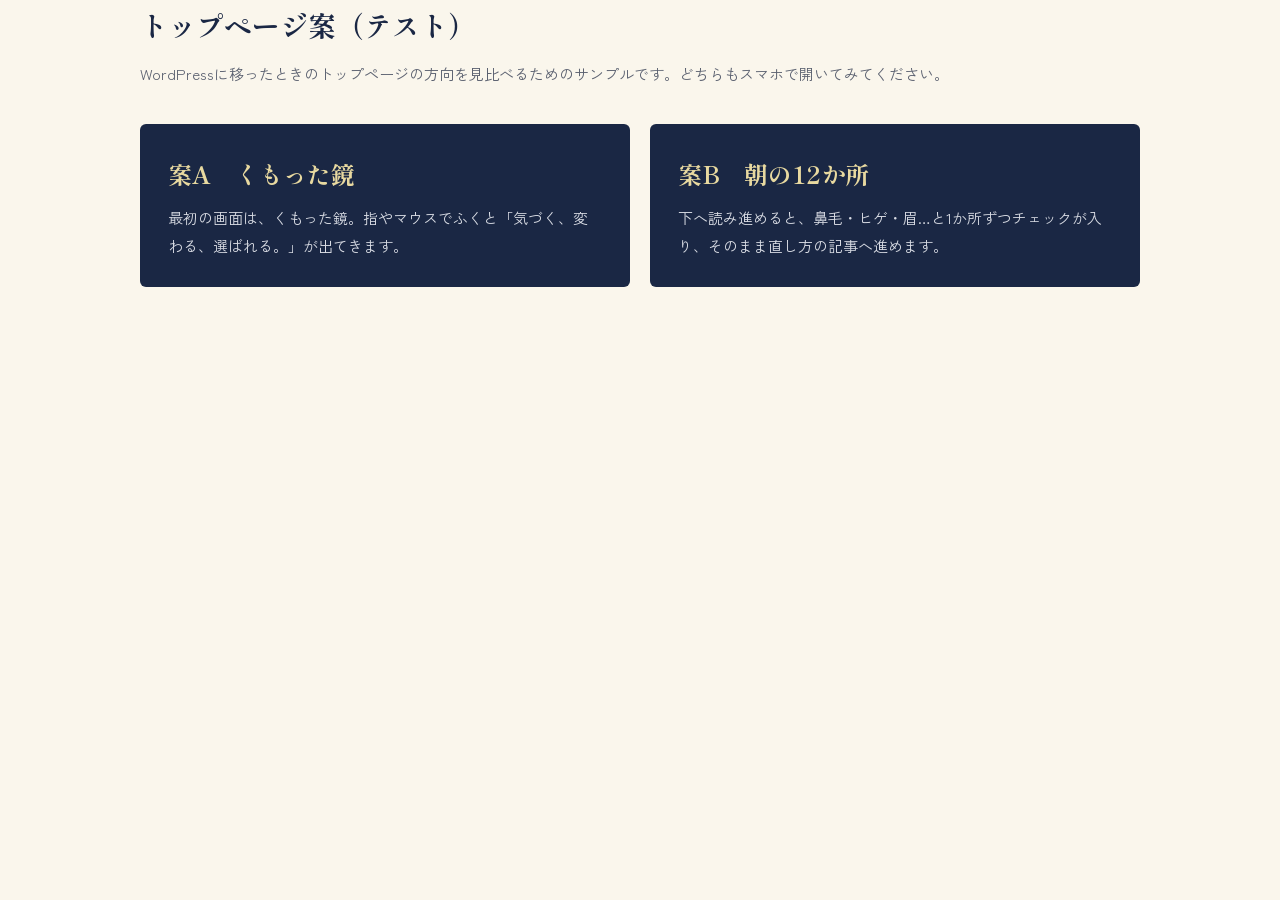
==== index.html @ 4afc5bc2 "トップページ案A・Bのサンプル" ====
<!doctype html>
<html lang="ja">
<head>
<meta charset="utf-8">
<meta name="viewport" content="width=device-width,initial-scale=1">
<meta name="robots" content="noindex,nofollow">
<title>イケオジ計画｜トップページ案</title>
<link href="https://fonts.googleapis.com/css2?family=Shippori+Mincho+B1:wght@700;800&family=Zen+Kaku+Gothic+New:wght@400;700&display=swap" rel="stylesheet">
<link rel="stylesheet" href="shared.css">
<style>
main{padding:56px 0}
h1{font-family:"Shippori Mincho B1",serif;color:var(--navy);font-size:28px;margin:0 0 8px}
.opts{display:grid;gap:20px;grid-template-columns:1fr;margin-top:32px}
@media(min-width:760px){.opts{grid-template-columns:1fr 1fr}}
.opts a{display:block;text-decoration:none;background:var(--navy);color:#fff;border-radius:6px;padding:28px}
.opts a b{font-family:"Shippori Mincho B1",serif;font-size:24px;color:var(--gold-soft);display:block;margin-bottom:8px}
.opts a p{margin:0;color:#d9dce4;font-size:15px}
.opts a:hover{outline:2px solid var(--gold)}
</style>
</head>
<body>
<main class="wrap">
  <h1>トップページ案（テスト）</h1>
  <p class="lead-s">WordPressに移ったときのトップページの方向を見比べるためのサンプルです。どちらもスマホで開いてみてください。</p>
  <div class="opts">
    <a href="a/"><b>案A　くもった鏡</b><p>最初の画面は、くもった鏡。指やマウスでふくと「気づく、変わる、選ばれる。」が出てきます。</p></a>
    <a href="b/"><b>案B　朝の12か所</b><p>下へ読み進めると、鼻毛・ヒゲ・眉…と1か所ずつチェックが入り、そのまま直し方の記事へ進めます。</p></a>
  </div>
</main>
</body>
</html>
---- shared.css ----
:root{
  --navy:#1a2744;
  --navy-deep:#121c33;
  --gold:#b8923a;
  --gold-soft:#e8d9a0;
  --ivory:#faf6ec;
  --ink:#1f2430;
  --muted:#5b6170;
  --line:#e2d8bf;
}
*{box-sizing:border-box}
html{-webkit-text-size-adjust:100%}
body{margin:0;background:var(--ivory);color:var(--ink);font-family:"Zen Kaku Gothic New",sans-serif;font-size:16px;line-height:1.85}
a{color:inherit}
a:focus-visible,button:focus-visible{outline:3px solid var(--gold);outline-offset:3px}
.wrap{max-width:1040px;margin:0 auto;padding:0 20px}
.mincho{font-family:"Shippori Mincho B1",serif}

/* 下半分：共通の記事導線 */
.stages{padding:72px 0 24px}
.stages h2,.picks h2,.about h2{font-family:"Shippori Mincho B1",serif;font-weight:700;font-size:26px;line-height:1.4;margin:0 0 8px;color:var(--navy)}
.lead-s{margin:0 0 36px;color:var(--muted);font-size:15px}
.stage-grid{display:grid;grid-template-columns:1fr;gap:40px}
@media(min-width:820px){.stage-grid{grid-template-columns:repeat(3,1fr);gap:32px}}
.stage h3{display:flex;align-items:baseline;gap:12px;margin:0 0 4px;font-family:"Shippori Mincho B1",serif;font-size:28px;color:var(--navy);font-weight:800}
.stage h3 span{font-size:15px;color:var(--gold);font-family:"Zen Kaku Gothic New",sans-serif;font-weight:700}
.stage>p{margin:0 0 14px;font-size:14px;color:var(--muted)}
.stage ul{list-style:none;margin:0;padding:0;border-top:1px solid var(--line)}
.stage li{border-bottom:1px solid var(--line)}
.stage li a{display:block;padding:12px 2px;text-decoration:none;font-size:15px;line-height:1.6}
.stage li a:hover{color:var(--gold)}

.picks{padding:56px 0}
.pick-list{display:grid;gap:16px;grid-template-columns:1fr}
@media(min-width:820px){.pick-list{grid-template-columns:repeat(3,1fr)}}
.pick-list a{display:block;background:#fff;border:1px solid var(--line);border-radius:4px;padding:20px;text-decoration:none;line-height:1.6}
.pick-list a b{display:block;font-size:13px;color:var(--gold);margin-bottom:6px}
.pick-list a:hover{border-color:var(--gold)}

.about{padding:56px 0 72px}
.about-box{display:grid;gap:24px;grid-template-columns:1fr;border-top:2px solid var(--navy);padding-top:28px}
@media(min-width:820px){.about-box{grid-template-columns:240px 1fr}}
.about-box p{margin:0 0 12px;max-width:40em}
.text-link{color:var(--navy);font-weight:700;text-decoration:underline;text-decoration-color:var(--gold);text-underline-offset:4px}

.cta{display:inline-block;background:var(--gold);color:#fff;text-decoration:none;font-weight:700;border-radius:6px;padding:14px 28px;font-size:16px}
.cta:hover{background:#a37f2e}

footer{background:var(--navy-deep);color:#c9cfdc;font-size:13px;padding:28px 0}
footer .wrap{display:flex;flex-wrap:wrap;gap:8px 20px;justify-content:space-between}
footer a{color:#c9cfdc}
.test-note{background:#fff3cd;color:#5c4a12;font-size:12px;text-align:center;padding:6px 12px}
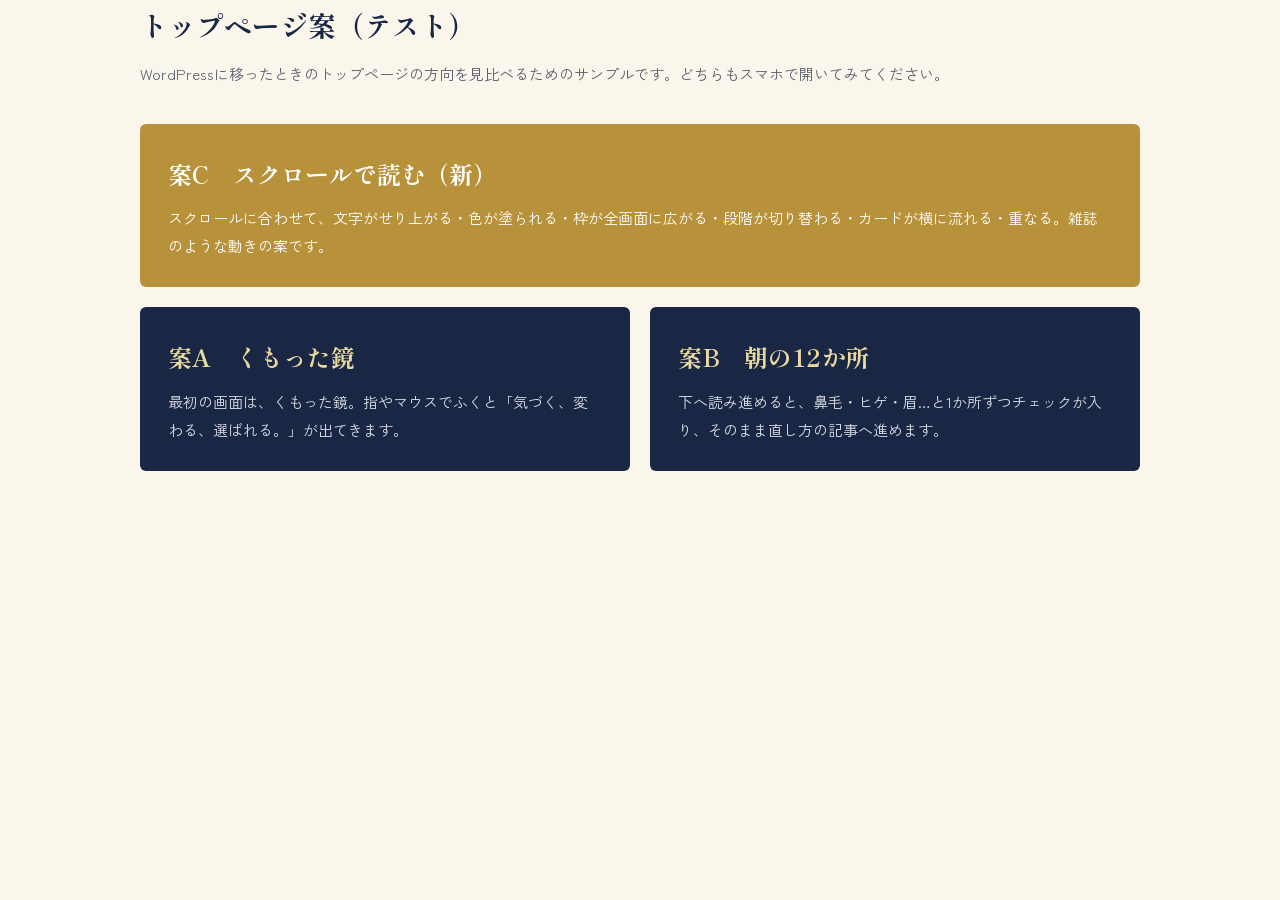
==== commit f9fde74a: "案C：スクロール演出の案を追加" ====
--- a/index.html
+++ b/index.html
@@ -12,6 +12,8 @@
 h1{font-family:"Shippori Mincho B1",serif;color:var(--navy);font-size:28px;margin:0 0 8px}
 .opts{display:grid;gap:20px;grid-template-columns:1fr;margin-top:32px}
 @media(min-width:760px){.opts{grid-template-columns:1fr 1fr}}
+.opts a.new{grid-column:1/-1;background:var(--gold)}
+.opts a.new b{color:#fff}.opts a.new p{color:#fff}
 .opts a{display:block;text-decoration:none;background:var(--navy);color:#fff;border-radius:6px;padding:28px}
 .opts a b{font-family:"Shippori Mincho B1",serif;font-size:24px;color:var(--gold-soft);display:block;margin-bottom:8px}
 .opts a p{margin:0;color:#d9dce4;font-size:15px}
@@ -23,6 +25,7 @@
   <h1>トップページ案（テスト）</h1>
   <p class="lead-s">WordPressに移ったときのトップページの方向を見比べるためのサンプルです。どちらもスマホで開いてみてください。</p>
   <div class="opts">
+    <a class="new" href="c/"><b>案C　スクロールで読む（新）</b><p>スクロールに合わせて、文字がせり上がる・色が塗られる・枠が全画面に広がる・段階が切り替わる・カードが横に流れる・重なる。雑誌のような動きの案です。</p></a>
     <a href="a/"><b>案A　くもった鏡</b><p>最初の画面は、くもった鏡。指やマウスでふくと「気づく、変わる、選ばれる。」が出てきます。</p></a>
     <a href="b/"><b>案B　朝の12か所</b><p>下へ読み進めると、鼻毛・ヒゲ・眉…と1か所ずつチェックが入り、そのまま直し方の記事へ進めます。</p></a>
   </div>
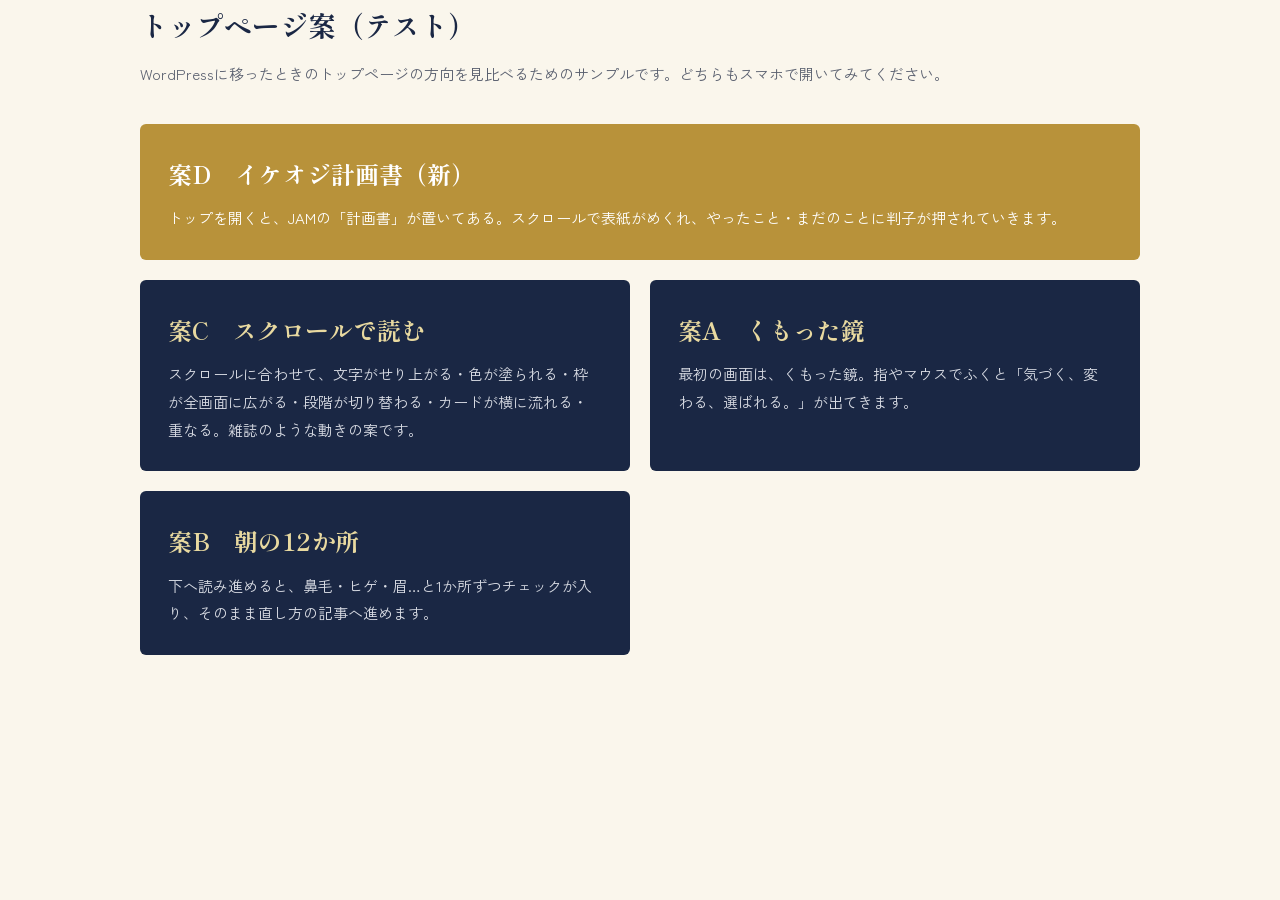
==== commit 19e2a936: "案D：イケオジ計画書" ====
--- a/index.html
+++ b/index.html
@@ -25,7 +25,8 @@
   <h1>トップページ案（テスト）</h1>
   <p class="lead-s">WordPressに移ったときのトップページの方向を見比べるためのサンプルです。どちらもスマホで開いてみてください。</p>
   <div class="opts">
-    <a class="new" href="c/"><b>案C　スクロールで読む（新）</b><p>スクロールに合わせて、文字がせり上がる・色が塗られる・枠が全画面に広がる・段階が切り替わる・カードが横に流れる・重なる。雑誌のような動きの案です。</p></a>
+    <a class="new" href="d/"><b>案D　イケオジ計画書（新）</b><p>トップを開くと、JAMの「計画書」が置いてある。スクロールで表紙がめくれ、やったこと・まだのことに判子が押されていきます。</p></a>
+    <a href="c/"><b>案C　スクロールで読む</b><p>スクロールに合わせて、文字がせり上がる・色が塗られる・枠が全画面に広がる・段階が切り替わる・カードが横に流れる・重なる。雑誌のような動きの案です。</p></a>
     <a href="a/"><b>案A　くもった鏡</b><p>最初の画面は、くもった鏡。指やマウスでふくと「気づく、変わる、選ばれる。」が出てきます。</p></a>
     <a href="b/"><b>案B　朝の12か所</b><p>下へ読み進めると、鼻毛・ヒゲ・眉…と1か所ずつチェックが入り、そのまま直し方の記事へ進めます。</p></a>
   </div>
